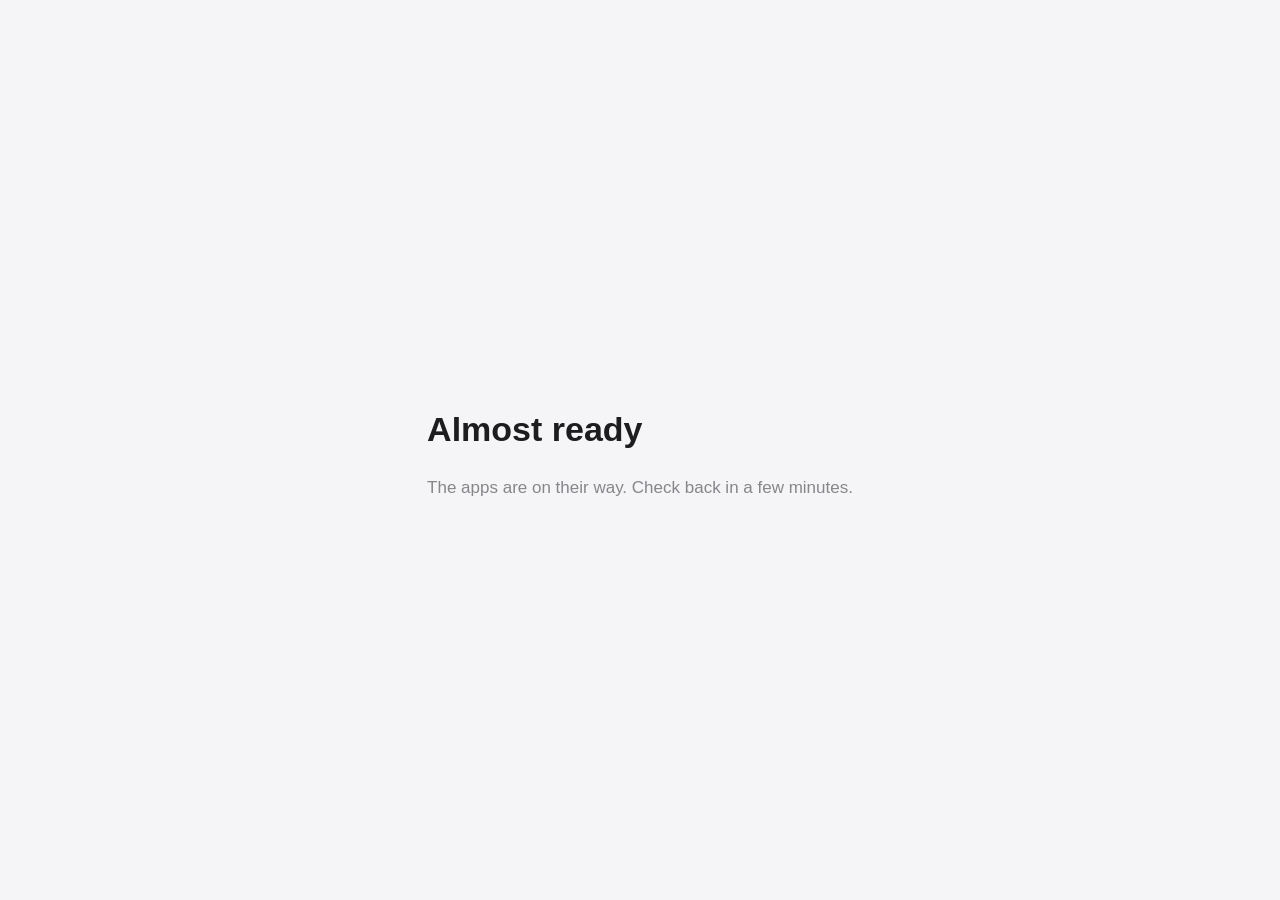
==== index.html @ f45685a3 "Placeholder page so GitHub Pages can be switched on Co-Authored-By: Claude Opus 5.5 <noreply@anthrop" ====
<!doctype html>
<html lang="en">
<head>
<meta charset="utf-8">
<meta name="viewport" content="width=device-width, initial-scale=1">
<meta name="robots" content="noindex, nofollow">
<title>Apps</title>
<style>
  :root { color-scheme: light dark; }
  body { margin: 0; min-height: 100vh; display: grid; place-items: center; font: 17px/1.4 -apple-system, BlinkMacSystemFont, "Segoe UI", sans-serif; background: #f5f5f7; color: #1d1d1f; padding: 16px; box-sizing: border-box; }
  @media (prefers-color-scheme: dark) { body { background: #000; color: #f5f5f7; } }
  p { color: #86868b; }
</style>
</head>
<body>
<main><h1>Almost ready</h1><p>The apps are on their way. Check back in a few minutes.</p></main>
</body>
</html>
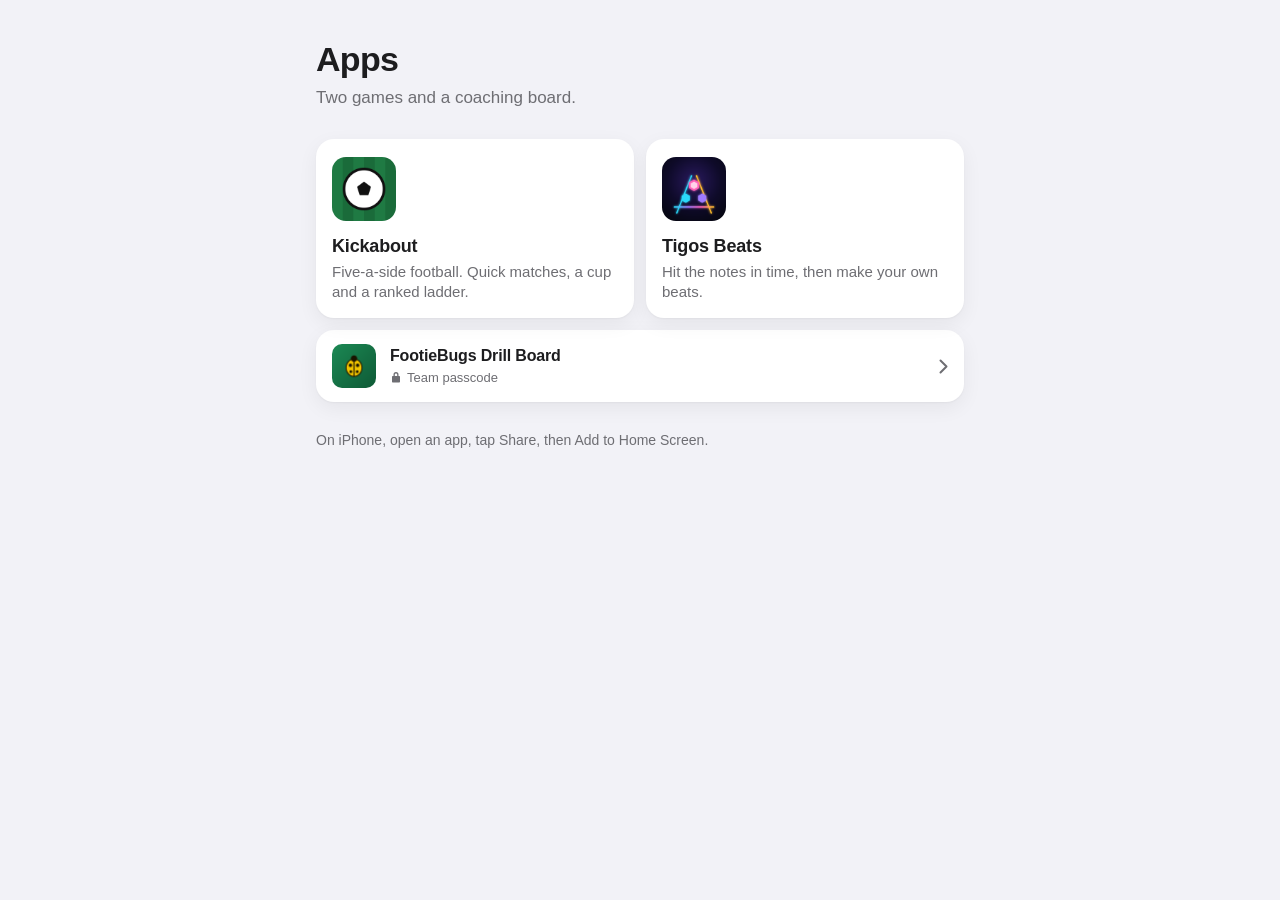
==== commit 84743186: "Kickabout, Tigos Beats and the passcode-locked FootieBugs Drill Board Each app is one self-contained" ====
--- a/index.html
+++ b/index.html
@@ -2,17 +2,67 @@
 <html lang="en">
 <head>
 <meta charset="utf-8">
-<meta name="viewport" content="width=device-width, initial-scale=1">
+<meta name="viewport" content="width=device-width, initial-scale=1, viewport-fit=cover">
 <meta name="robots" content="noindex, nofollow">
+<meta name="referrer" content="no-referrer">
 <title>Apps</title>
+<meta name="color-scheme" content="light dark">
+<meta name="theme-color" content="#f2f2f7" media="(prefers-color-scheme: light)">
+<meta name="theme-color" content="#000000" media="(prefers-color-scheme: dark)">
+<meta name="apple-mobile-web-app-title" content="Apps">
+<link rel="apple-touch-icon" href="apple-touch-icon.png">
+<link rel="icon" href="apple-touch-icon.png" type="image/png">
 <style>
-  :root { color-scheme: light dark; }
-  body { margin: 0; min-height: 100vh; display: grid; place-items: center; font: 17px/1.4 -apple-system, BlinkMacSystemFont, "Segoe UI", sans-serif; background: #f5f5f7; color: #1d1d1f; padding: 16px; box-sizing: border-box; }
-  @media (prefers-color-scheme: dark) { body { background: #000; color: #f5f5f7; } }
-  p { color: #86868b; }
+:root { --bg: #f2f2f7; --card: #ffffff; --ink: #1d1d1f; --ink-2: #6e6e73; --line: rgba(60, 60, 67, .12); --accent: #0071e3; --pill: #e8e8ed;
+  --shadow: 0 1px 2px rgba(0, 0, 0, .04), 0 6px 20px rgba(0, 0, 0, .06); color-scheme: light; }
+@media (prefers-color-scheme: dark) {
+  :root { --bg: #000000; --card: #1c1c1e; --ink: #f5f5f7; --ink-2: #98989d; --line: rgba(84, 84, 88, .5); --accent: #2997ff; --pill: #2c2c2e;
+    --shadow: none; color-scheme: dark; }
+}
+* { box-sizing: border-box; }
+html { -webkit-text-size-adjust: 100%; text-size-adjust: 100%; }
+body { margin: 0; background: var(--bg); color: var(--ink);
+  font: 400 17px/1.47 -apple-system, BlinkMacSystemFont, "SF Pro Text", "Segoe UI", Roboto, Helvetica, Arial, sans-serif;
+  -webkit-font-smoothing: antialiased; }
+main { max-width: 680px; margin: 0 auto;
+  padding: calc(40px + env(safe-area-inset-top)) max(16px, env(safe-area-inset-right)) calc(40px + env(safe-area-inset-bottom)) max(16px, env(safe-area-inset-left)); }
+h1 { margin: 0; font-size: 2.125rem; line-height: 1.12; font-weight: 700; letter-spacing: -.02em; }
+.sub { margin: 8px 0 28px; color: var(--ink-2); }
+ul { list-style: none; margin: 0; padding: 0; }
+.apps { display: grid; grid-template-columns: 1fr 1fr; gap: 12px; }
+a.tile { display: flex; flex-direction: column; align-items: flex-start; gap: 4px; height: 100%; padding: 18px 16px 16px;
+  background: var(--card); border-radius: 18px; box-shadow: var(--shadow); color: inherit; text-decoration: none;
+  -webkit-tap-highlight-color: transparent; transition: transform .15s ease; }
+a.tile:active { transform: scale(.97); }
+a.tile:focus-visible { outline: 3px solid var(--accent); outline-offset: 3px; }
+.icon { width: 64px; height: 64px; border-radius: 14px; margin-bottom: 10px; flex: none; display: block; background: var(--pill); }
+.name { font-size: 1.125rem; font-weight: 650; line-height: 1.25; letter-spacing: -.01em; }
+.desc { font-size: .9375rem; color: var(--ink-2); line-height: 1.35; }
+.more { margin-top: 12px; }
+a.tile.small { flex-direction: row; align-items: center; gap: 14px; padding: 14px 16px; }
+a.tile.small .icon { width: 44px; height: 44px; border-radius: 10px; margin: 0; }
+a.tile.small .text { display: flex; flex-direction: column; min-width: 0; flex: 1; }
+a.tile.small .name { font-size: 1rem; }
+.lock { display: inline-flex; align-items: center; gap: 5px; margin-top: 2px; font-size: .8125rem; color: var(--ink-2); }
+.lock svg { width: 12px; height: 12px; }
+.chev { width: 9px; height: 15px; color: var(--ink-2); flex: none; }
+.how { margin: 28px 0 0; font-size: .875rem; color: var(--ink-2); }
+@media (prefers-reduced-motion: reduce) { a.tile { transition: none; } a.tile:active { transform: none; } }
+@media (max-width: 340px) { .apps { grid-template-columns: 1fr; } }
 </style>
 </head>
 <body>
-<main><h1>Almost ready</h1><p>The apps are on their way. Check back in a few minutes.</p></main>
+<main>
+  <h1>Apps</h1>
+  <p class="sub">Two games and a coaching board.</p>
+  <ul class="apps" aria-label="Games">
+    <li><a class="tile" href="kickabout/"><img class="icon" src="kickabout/icon-180.png" alt="" width="64" height="64"><span class="name">Kickabout</span><span class="desc">Five-a-side football. Quick matches, a cup and a ranked ladder.</span></a></li>
+    <li><a class="tile" href="beats/"><img class="icon" src="beats/icons/icon-180.png" alt="" width="64" height="64"><span class="name">Tigos Beats</span><span class="desc">Hit the notes in time, then make your own beats.</span></a></li>
+  </ul>
+  <ul class="more" aria-label="For coaches">
+    <li><a class="tile small" href="drill-board/" aria-label="FootieBugs Drill Board, team passcode needed"><img class="icon" src="drill-board/icons/icon-180.png" alt="" width="44" height="44"><span class="text"><span class="name">FootieBugs Drill Board</span><span class="lock"><svg viewBox="0 0 12 12" aria-hidden="true"><path fill="currentColor" d="M3.5 5V3.6a2.5 2.5 0 0 1 5 0V5h.5c.6 0 1 .4 1 1v4.5c0 .6-.4 1-1 1H3c-.6 0-1-.4-1-1V6c0-.6.4-1 1-1zm1.3 0h2.4V3.6a1.2 1.2 0 0 0-2.4 0z"/></svg>Team passcode</span></span><svg class="chev" viewBox="0 0 9 15" aria-hidden="true"><path d="M1.5 1.5 7.5 7.5l-6 6" fill="none" stroke="currentColor" stroke-width="2" stroke-linecap="round" stroke-linejoin="round"/></svg></a></li>
+  </ul>
+  <p class="how">On iPhone, open an app, tap Share, then Add to Home Screen.</p>
+</main>
 </body>
 </html>
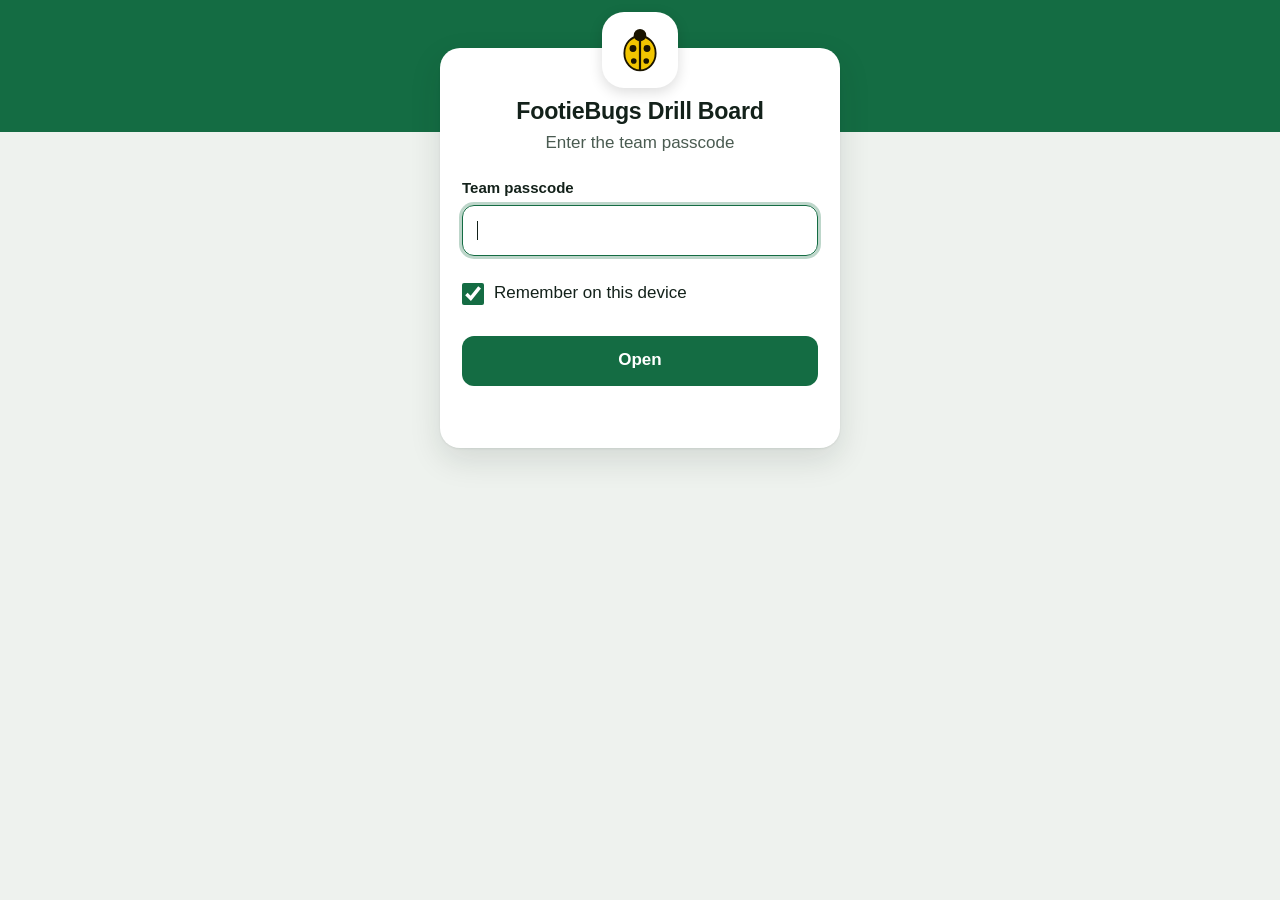
==== commit 3e95e6cd: "Take the games off the public site; the home page now opens the Drill Board Co-Authored-By: Claude O" ====
--- a/index.html
+++ b/index.html
@@ -2,67 +2,12 @@
 <html lang="en">
 <head>
 <meta charset="utf-8">
-<meta name="viewport" content="width=device-width, initial-scale=1, viewport-fit=cover">
+<meta name="viewport" content="width=device-width, initial-scale=1">
 <meta name="robots" content="noindex, nofollow">
-<meta name="referrer" content="no-referrer">
-<title>Apps</title>
-<meta name="color-scheme" content="light dark">
-<meta name="theme-color" content="#f2f2f7" media="(prefers-color-scheme: light)">
-<meta name="theme-color" content="#000000" media="(prefers-color-scheme: dark)">
-<meta name="apple-mobile-web-app-title" content="Apps">
-<link rel="apple-touch-icon" href="apple-touch-icon.png">
-<link rel="icon" href="apple-touch-icon.png" type="image/png">
-<style>
-:root { --bg: #f2f2f7; --card: #ffffff; --ink: #1d1d1f; --ink-2: #6e6e73; --line: rgba(60, 60, 67, .12); --accent: #0071e3; --pill: #e8e8ed;
-  --shadow: 0 1px 2px rgba(0, 0, 0, .04), 0 6px 20px rgba(0, 0, 0, .06); color-scheme: light; }
-@media (prefers-color-scheme: dark) {
-  :root { --bg: #000000; --card: #1c1c1e; --ink: #f5f5f7; --ink-2: #98989d; --line: rgba(84, 84, 88, .5); --accent: #2997ff; --pill: #2c2c2e;
-    --shadow: none; color-scheme: dark; }
-}
-* { box-sizing: border-box; }
-html { -webkit-text-size-adjust: 100%; text-size-adjust: 100%; }
-body { margin: 0; background: var(--bg); color: var(--ink);
-  font: 400 17px/1.47 -apple-system, BlinkMacSystemFont, "SF Pro Text", "Segoe UI", Roboto, Helvetica, Arial, sans-serif;
-  -webkit-font-smoothing: antialiased; }
-main { max-width: 680px; margin: 0 auto;
-  padding: calc(40px + env(safe-area-inset-top)) max(16px, env(safe-area-inset-right)) calc(40px + env(safe-area-inset-bottom)) max(16px, env(safe-area-inset-left)); }
-h1 { margin: 0; font-size: 2.125rem; line-height: 1.12; font-weight: 700; letter-spacing: -.02em; }
-.sub { margin: 8px 0 28px; color: var(--ink-2); }
-ul { list-style: none; margin: 0; padding: 0; }
-.apps { display: grid; grid-template-columns: 1fr 1fr; gap: 12px; }
-a.tile { display: flex; flex-direction: column; align-items: flex-start; gap: 4px; height: 100%; padding: 18px 16px 16px;
-  background: var(--card); border-radius: 18px; box-shadow: var(--shadow); color: inherit; text-decoration: none;
-  -webkit-tap-highlight-color: transparent; transition: transform .15s ease; }
-a.tile:active { transform: scale(.97); }
-a.tile:focus-visible { outline: 3px solid var(--accent); outline-offset: 3px; }
-.icon { width: 64px; height: 64px; border-radius: 14px; margin-bottom: 10px; flex: none; display: block; background: var(--pill); }
-.name { font-size: 1.125rem; font-weight: 650; line-height: 1.25; letter-spacing: -.01em; }
-.desc { font-size: .9375rem; color: var(--ink-2); line-height: 1.35; }
-.more { margin-top: 12px; }
-a.tile.small { flex-direction: row; align-items: center; gap: 14px; padding: 14px 16px; }
-a.tile.small .icon { width: 44px; height: 44px; border-radius: 10px; margin: 0; }
-a.tile.small .text { display: flex; flex-direction: column; min-width: 0; flex: 1; }
-a.tile.small .name { font-size: 1rem; }
-.lock { display: inline-flex; align-items: center; gap: 5px; margin-top: 2px; font-size: .8125rem; color: var(--ink-2); }
-.lock svg { width: 12px; height: 12px; }
-.chev { width: 9px; height: 15px; color: var(--ink-2); flex: none; }
-.how { margin: 28px 0 0; font-size: .875rem; color: var(--ink-2); }
-@media (prefers-reduced-motion: reduce) { a.tile { transition: none; } a.tile:active { transform: none; } }
-@media (max-width: 340px) { .apps { grid-template-columns: 1fr; } }
-</style>
+<meta http-equiv="refresh" content="0; url=drill-board/">
+<title>FootieBugs Drill Board</title>
 </head>
 <body>
-<main>
-  <h1>Apps</h1>
-  <p class="sub">Two games and a coaching board.</p>
-  <ul class="apps" aria-label="Games">
-    <li><a class="tile" href="kickabout/"><img class="icon" src="kickabout/icon-180.png" alt="" width="64" height="64"><span class="name">Kickabout</span><span class="desc">Five-a-side football. Quick matches, a cup and a ranked ladder.</span></a></li>
-    <li><a class="tile" href="beats/"><img class="icon" src="beats/icons/icon-180.png" alt="" width="64" height="64"><span class="name">Tigos Beats</span><span class="desc">Hit the notes in time, then make your own beats.</span></a></li>
-  </ul>
-  <ul class="more" aria-label="For coaches">
-    <li><a class="tile small" href="drill-board/" aria-label="FootieBugs Drill Board, team passcode needed"><img class="icon" src="drill-board/icons/icon-180.png" alt="" width="44" height="44"><span class="text"><span class="name">FootieBugs Drill Board</span><span class="lock"><svg viewBox="0 0 12 12" aria-hidden="true"><path fill="currentColor" d="M3.5 5V3.6a2.5 2.5 0 0 1 5 0V5h.5c.6 0 1 .4 1 1v4.5c0 .6-.4 1-1 1H3c-.6 0-1-.4-1-1V6c0-.6.4-1 1-1zm1.3 0h2.4V3.6a1.2 1.2 0 0 0-2.4 0z"/></svg>Team passcode</span></span><svg class="chev" viewBox="0 0 9 15" aria-hidden="true"><path d="M1.5 1.5 7.5 7.5l-6 6" fill="none" stroke="currentColor" stroke-width="2" stroke-linecap="round" stroke-linejoin="round"/></svg></a></li>
-  </ul>
-  <p class="how">On iPhone, open an app, tap Share, then Add to Home Screen.</p>
-</main>
+<p><a href="drill-board/">Open the FootieBugs Drill Board</a></p>
 </body>
 </html>
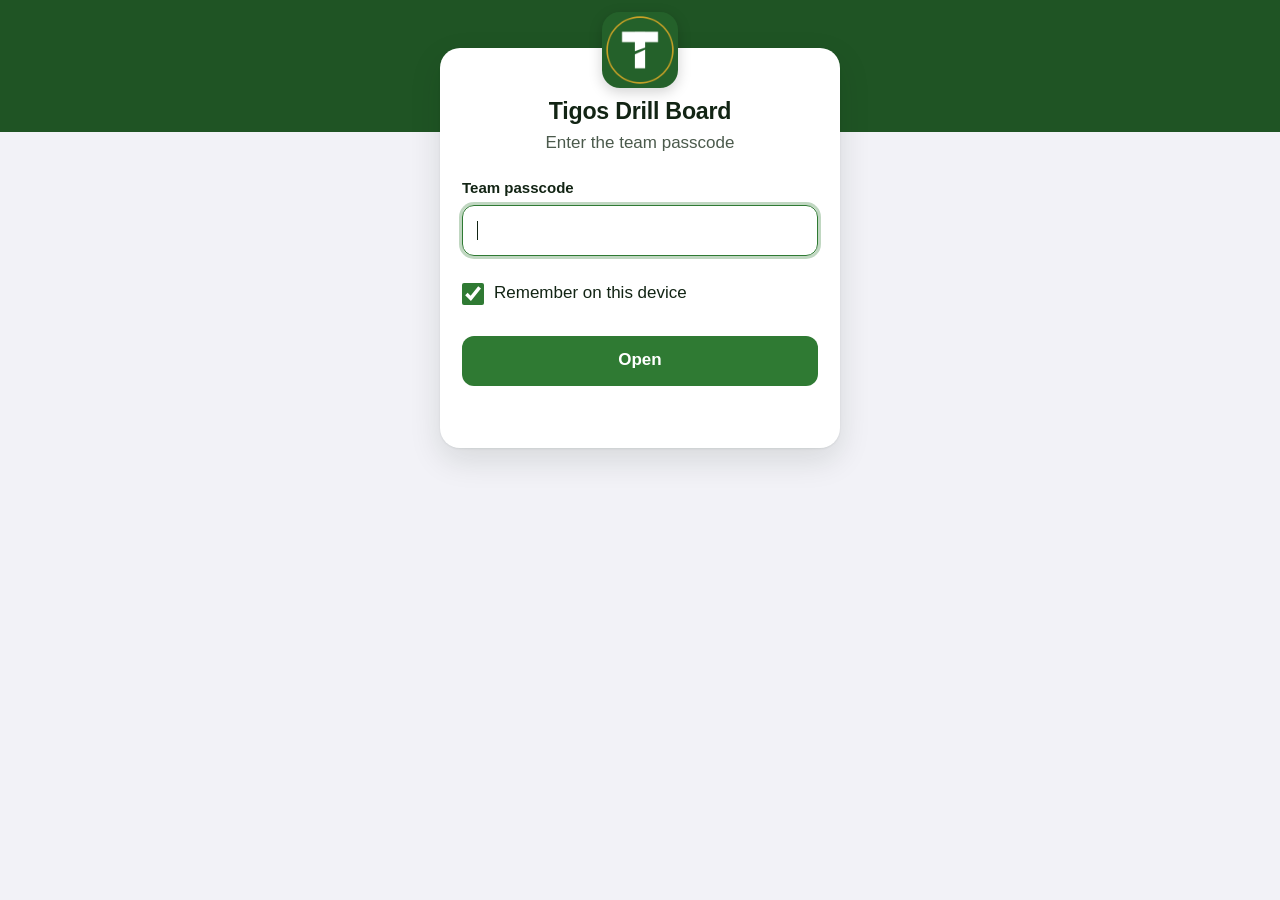
==== commit 3cd67b58: "Tigos Drill Board: Bermuda green, original Tigos content, 11+ drills, ratings Co-Authored-By: Claude" ====
--- a/index.html
+++ b/index.html
@@ -2,12 +2,13 @@
 <html lang="en">
 <head>
 <meta charset="utf-8">
-<meta name="viewport" content="width=device-width, initial-scale=1">
+<meta name="viewport" content="width=device-width, initial-scale=1, viewport-fit=cover">
 <meta name="robots" content="noindex, nofollow">
 <meta http-equiv="refresh" content="0; url=drill-board/">
-<title>FootieBugs Drill Board</title>
+<link rel="apple-touch-icon" href="apple-touch-icon.png">
+<title>Tigos Drill Board</title>
 </head>
 <body>
-<p><a href="drill-board/">Open the FootieBugs Drill Board</a></p>
+<p><a href="drill-board/">Open the Tigos Drill Board</a></p>
 </body>
 </html>
